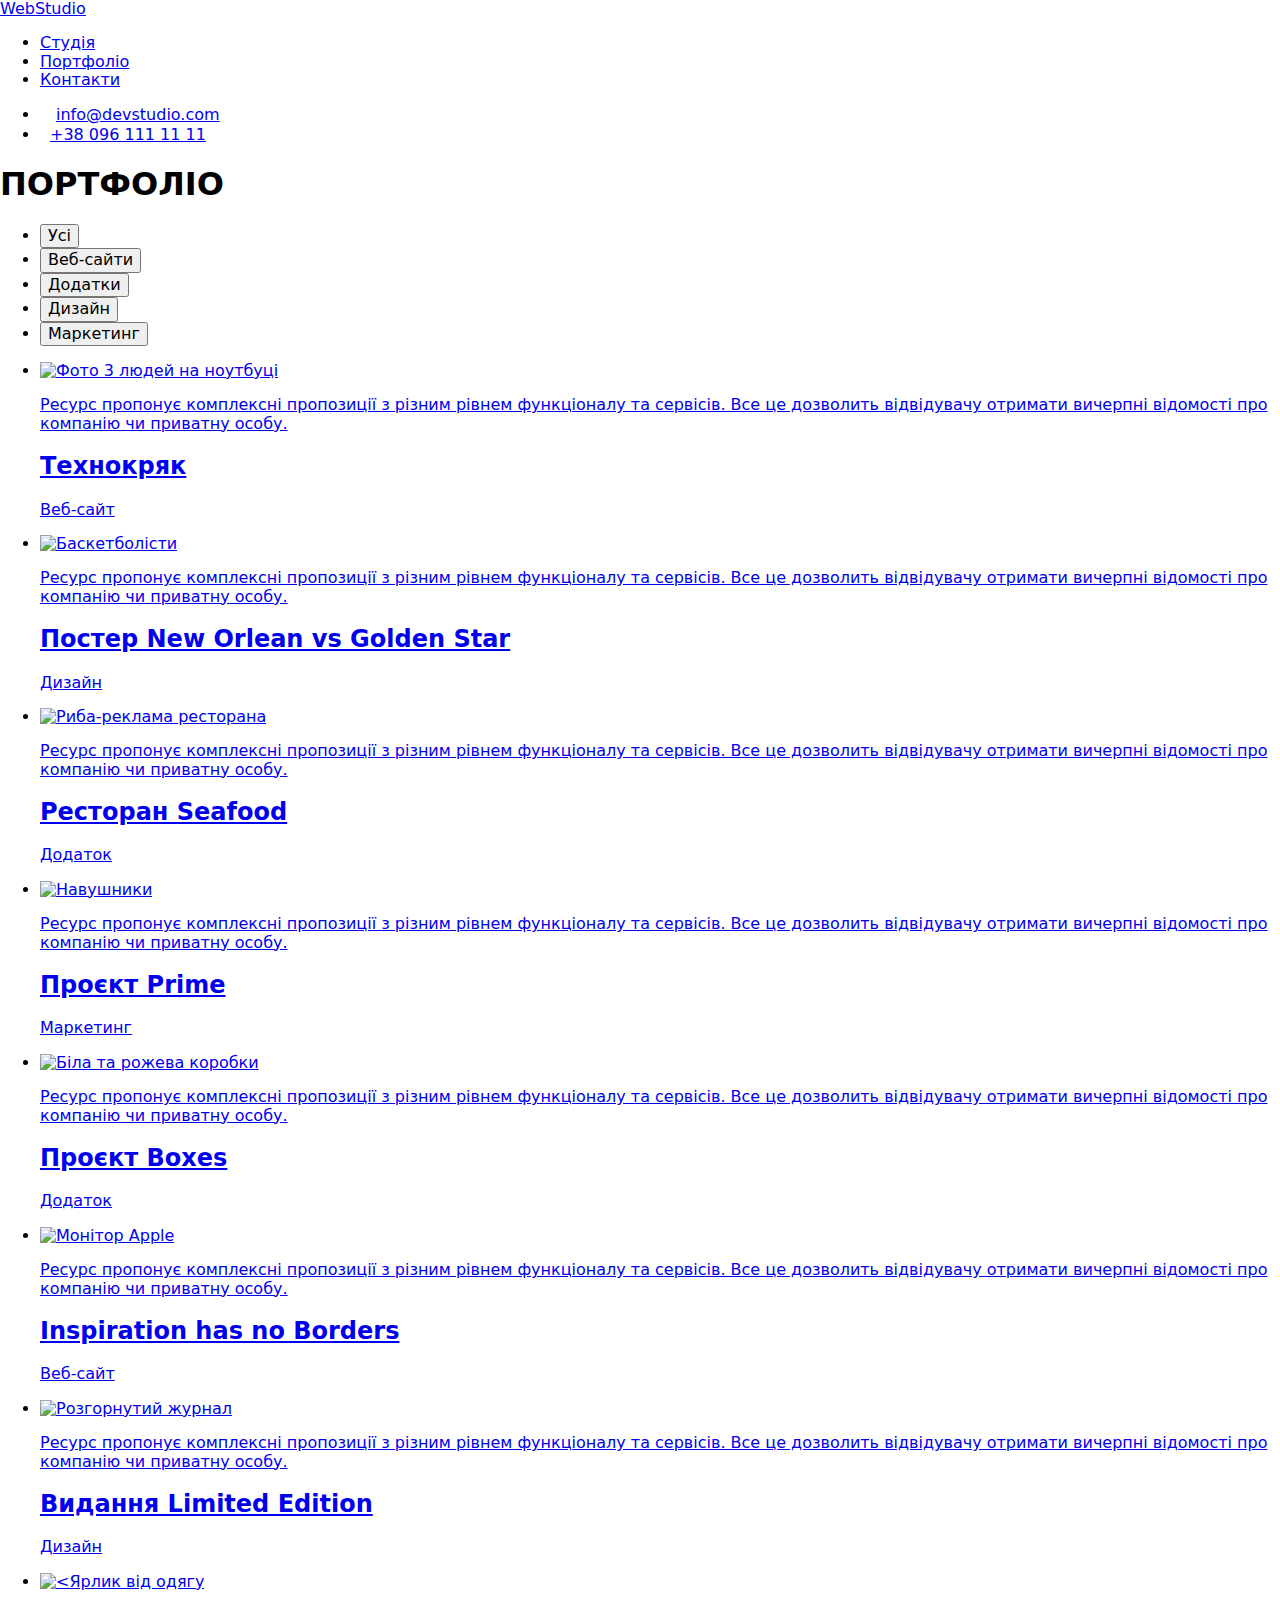
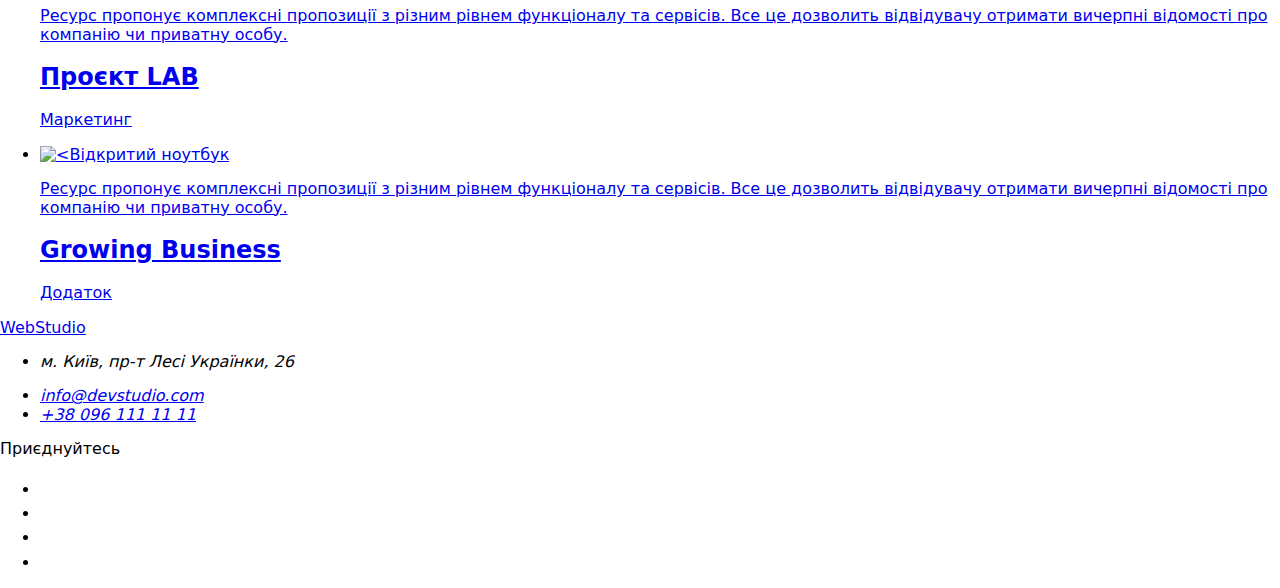
==== portfolio.html @ 6f4c81e9 "Create portfolio.html" ====
<!DOCTYPE html>
<html lang="uk">
<head>
    <meta charset="UTF-8">
    <meta http-equiv="X-UA-Compatible" content="IE=edge">
    <meta name="viewport" content="width=device-width, initial-scale=1.0">
    <title>Портфоліо</title>
    <link href="https://fonts.googleapis.com/css2?family=Raleway:wght@700&family=Roboto:wght@400;500;700;900&display=swap"
        rel="stylesheet">
    <link rel="stylesheet" href="https://cdnjs.cloudflare.com/ajax/libs/modern-normalize/1.1.0/modern-normalize.min.css">
    <link rel="stylesheet" href="./css/styles.css">
</head>

<body>
    <!--Верхня лінія-->
    <header>
        <div class="container ln">
            <nav class="ln">
                <a href="./index.html" class="logo">Web<span class="black">Studio</span></a>
                <ul class="site-nav list">
                    <li class="nav-item"> <a href="./index.html" class="link">Студія</a></li>
                    <li class="nav-item"> <a href="./portfolio.html" class="link current">Портфоліо</a></li>
                    <li class="nav-item"> <a href="#" class="link">Контакти</a></li>
                </ul>
            </nav>
            <ul class="contacts list">
                <li class="c-item pictures">
                    <a href="mailto:info@devstudio.com" class="link">
                        <svg class="pictures-icon" width="16" height="12">
                            <use href="./images/icons.svg#icon-envelope"></use>
                        </svg>info@devstudio.com
                    </a>
                </li>
                <li class="c-item pictures">
                    <a href="tel:+380961111111" class="link">
                        <svg class="pictures-icon" width="10" height="16">
                            <use href="./images/icons.svg#icon-smartphone"></use>
                        </svg>+38 096 111 11 11
                    </a>
                </li>
            </ul>
        </div>
    </header>

    <!--ПОРТФОЛІО-->
    <main>
        <section class="port">
            <div class="container">
                <h1 class="visually-hidden">ПОРТФОЛІО</h1>
                <ul class="filters list">
                    <li class="filter-item"><button class="btn all" type="button">Усі</button></li>
                    <li class="filter-item"><button class="btn web" type="button">Веб-сайти</button></li>
                    <li class="filter-item"><button class="btn app" type="button">Додатки</button></li>
                    <li class="filter-item"><button class="btn design" type="button">Дизайн</button></li>
                    <li class="filter-item"><button class="btn mark" type="button">Маркетинг</button></li>
                </ul>
                <ul class="project list">
                    <li class="pr-item">
                        <a href="#" class="project-link">
                            <div class="card-thumb">
                                <img src="images/pr1.jpg" alt="Фото 3 людей на ноутбуці" width="370">                          
                                <div>
                                   <p class="overlay-text">Ресурс пропонує комплексні пропозиції з різним рівнем функціоналу та сервісів.
                                      Все це дозволить відвідувачу отримати вичерпні відомості про компанію чи приватну особу.
                                    </p>
                                </div>
                            </div>
                            
                            <div class="card-conten">
                                <h2 class="project-title">Технокряк</h2>
                                <p class="project-text">Веб-сайт</p>
                            </div>                           
                        </a>
                    </li>
                    <li class="pr-item">
                        <a href="#" class="project-link">
                            <div  class="card-thumb">
                                <img src="images/pr2.jpg" alt="Баскетболісти" width="370">
                                <p class="overlay-text">Ресурс пропонує комплексні пропозиції з різним рівнем функціоналу та сервісів.
                                    Все це дозволить відвідувачу отримати вичерпні відомості про компанію чи приватну особу.
                                </p>
                            </div>                            
                            <div class="card-conten">
                                <h2 class="project-title">Постер New Orlean vs Golden Star</h2>
                                <p class="project-text">Дизайн</p>
                            </div>                          
                        </a>
                    </li>
                    <li class="pr-item">
                        <a href="#" class="project-link">
                            <div class="card-thumb">
                                <img src="images/pr3.jpg" alt="Риба-реклама ресторана" width="370">
                                <p class="overlay-text">Ресурс пропонує комплексні пропозиції з різним рівнем функціоналу та сервісів.
                                    Все це дозволить відвідувачу отримати вичерпні відомості про компанію чи приватну особу.
                                </p>                               
                            </div>                            
                            <div class="card-conten">
                                <h2 class="project-title">Ресторан Seafood</h2>
                                <p class="project-text">Додаток</p>
                            </div>                           
                        </a>
                    </li>
                    <li class="pr-item">
                        <a href="#" class="project-link">
                            <div class="card-thumb">
                                <img src="images/pr4.jpg" alt="Навушники" width="370">
                                <p class="overlay-text">Ресурс пропонує комплексні пропозиції з різним рівнем функціоналу та сервісів.
                                    Все це дозволить відвідувачу отримати вичерпні відомості про компанію чи приватну особу.
                                </p>                               
                            </div>                           
                            <div class="card-conten">
                                <h2 class="project-title">Проєкт Prime</h2>
                                <p class="project-text">Маркетинг</p>
                            </div>                           
                        </a>
                    </li>
                    <li class="pr-item">
                        <a href="#" class="project-link">
                            <div class="card-thumb">
                                <img src="images/pr5.jpg" alt="Біла та рожева коробки" width="370">
                                <p class="overlay-text">Ресурс пропонує комплексні пропозиції з різним рівнем функціоналу та сервісів.
                                    Все це дозволить відвідувачу отримати вичерпні відомості про компанію чи приватну особу.
                                </p>                               
                            </div>                           
                            <div class="card-conten">
                                <h2 class="project-title">Проєкт Boxes</h2>
                                <p class="project-text">Додаток</p>
                            </div>                          
                        </a>
                    </li>
                    <li class="pr-item">
                        <a href="#" class="project-link">
                            <div class="card-thumb">
                                <img src="images/pr6.jpg" alt="Монітор Apple" width="370">
                                <p class="overlay-text">Ресурс пропонує комплексні пропозиції з різним рівнем функціоналу та сервісів.
                                    Все це дозволить відвідувачу отримати вичерпні відомості про компанію чи приватну особу.
                                </p>                               
                            </div>                          
                            <div class="card-conten">
                                <h2 class="project-title">Inspiration has no Borders</h2>
                                <p class="project-text">Веб-сайт</p>
                            </div>                            
                        </a>
                    </li>
                    <li class="pr-item">
                        <a href="#" class="project-link">
                            <div class="card-thumb">
                                <img src="images/pr7.jpg" alt="Розгорнутий журнал" width="370">
                                <p class="overlay-text">Ресурс пропонує комплексні пропозиції з різним рівнем функціоналу та сервісів.
                                    Все це дозволить відвідувачу отримати вичерпні відомості про компанію чи приватну особу.
                                </p>                                
                            </div>                           
                            <div class="card-conten">
                                <h2 class="project-title">Видання Limited Edition</h2>
                                <p class="project-text">Дизайн</p>
                            </div>                           
                        </a>
                    </li>
                    <li class="pr-item">
                        <a href="#" class="project-link">
                            <div class="card-thumb">
                                <img src="images/pr8.jpg" alt="<Ярлик від одягу" width="370">                        
                                <p class="overlay-text">Ресурс пропонує комплексні пропозиції з різним рівнем функціоналу та сервісів.
                                    Все це дозволить відвідувачу отримати вичерпні відомості про компанію чи приватну особу.
                                </p>                           
                            </div>                            
                            <div class="card-conten">
                                <h2 class="project-title">Проєкт LAB</h2>
                                <p class="project-text">Маркетинг</p>
                            </div>                           
                        </a>
                    </li>
                    <li class="pr-item">
                        <a href="#" class="project-link">
                            <div class="card-thumb">
                                <img src="images/pr9.jpg" alt="<Відкритий ноутбук" width="370">
                                <p class="overlay-text">Ресурс пропонує комплексні пропозиції з різним рівнем функціоналу та сервісів.
                                    Все це дозволить відвідувачу отримати вичерпні відомості про компанію чи приватну особу.
                                </p>                               
                            </div>                                                                        
                            <div class="card-conten">
                                <h2 class="project-title">Growing Business</h2>
                                <p class="project-text">Додаток</p>
                            </div>
                        </a>
                    </li>
                </ul>
            </div>                     
        </section>                    
    </main> 

    <!--Підвал-->
    <footer class="bg">
        <div class="container">
            <div class="address-box">
                <div class="address-item">
                    <a href="./index.html" class="bg-logo">Web<span class="white">Studio</span></a>
                    <address class="bg-address">
                        <ul class="con list">
                            <li class="con-item">
                                <p class="bg-title">м. Київ, пр-т Лесі Українки, 26</p>
                            </li>
                            <li class="con-item"> <a href="mailto:info@devstudio.com"
                                    class="bg-link">info@devstudio.com</a>
                            </li>
                            <li class="con-item"> <a href="tel:+380961111111" class="bg-link">+38 096 111 11 11</a>
                            </li>
                        </ul>
                    </address>
                </div>
                <div class="social">
                    <p class="social-text">Приєднуйтесь</p>
                    <ul class=" join list">
                        <li class="join-item">
                            <a href="#" class="join-link">
                                <svg class="join-icon" width="20" height="20">
                                    <use href="./images/icons.svg#icon-instagram2"></use>
                                </svg>
                            </a>
                        </li>
                        <li class="join-item">
                            <a href="#" class="join-link">
                                <svg class="join-icon" width="20" height="20">
                                    <use href="./images/icons.svg#icon-twitter2"></use>
                                </svg>
                            </a>
                        </li>
                        <li class="join-item">
                            <a href="#" class="join-link">
                                <svg class="join-icon" width="20" height="20">
                                    <use href="./images/icons.svg#icon-facebook2"></use>
                                </svg>
                            </a>
                        </li>
                        <li class="join-item">
                            <a href="#" class="join-link">
                                <svg class="join-icon" width="20" height="20">
                                    <use href="./images/icons.svg#icon-linkedin2"></use>
                                </svg>
                            </a>
                        </li>
                    </ul>
                </div>
            </div>
        </div>
    </footer>
</body>
</html>
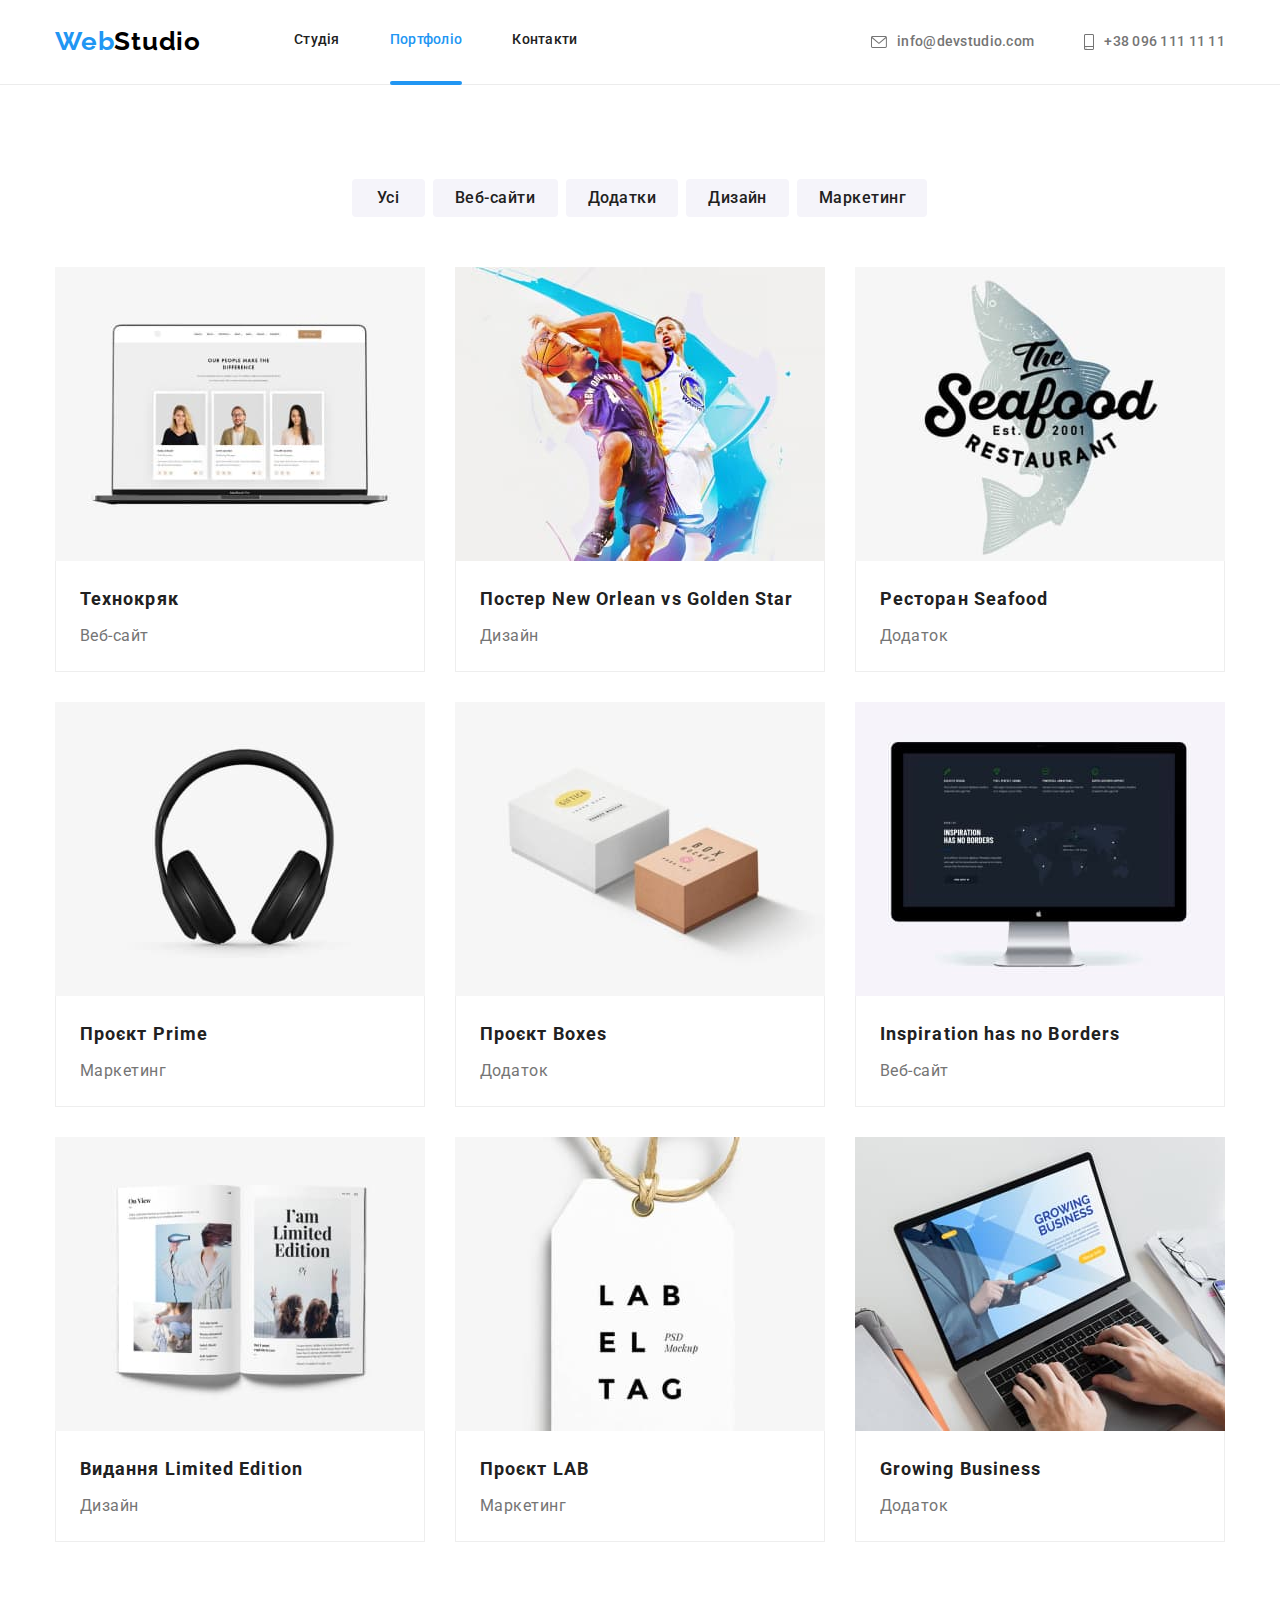
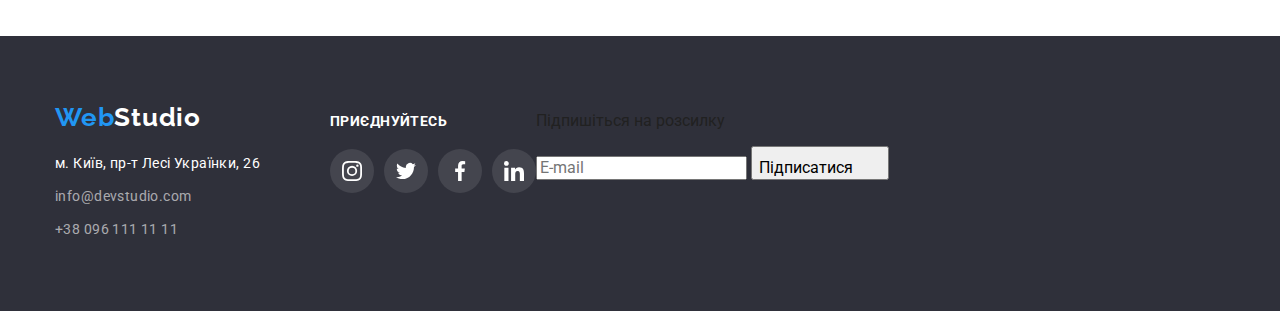
==== commit c5fa92a2: "Update portfolio.html" ====
--- a/portfolio.html
+++ b/portfolio.html
@@ -241,6 +241,18 @@
                         </li>
                     </ul>
                 </div>
+                <div class="form-mail">
+                    <p class="mail-text">Підпишіться на розсилку</p>
+                    <form class="sign-up">
+                        <label for="mail"></label>
+                        <input type="email" name="mail" id="mail" placeholder="E-mail" />
+                        <button class="sign" type="submit">Підписатися
+                            <svg class="mail-icon" width="24" height="24">
+                                <use href="./images/icons.svg#icon-send"></use>
+                            </svg>
+                        </button>
+                    </form>
+                </div>
             </div>
         </div>
     </footer>
--- a/css/styles.css
+++ b/css/styles.css
@@ -0,0 +1,894 @@
+body {
+    background-color: #fff;
+    color: var(--primary-text-color);
+    font-family: Roboto, sans-serif;  
+}
+
+.list {
+    padding: 0;
+    margin: 0;
+    list-style: none;
+}
+
+header {
+    border-bottom: 1px solid var(--border-header-color);
+}
+
+/*  */
+/* Колір основного тексту #212121*/
+/* Другорядний колір тексту #757575*/
+/* Основний колір фону #FFFFFF*/
+/* Другорядний колір фону #2F303A*/
+/* Акцент #2196F3* / 
+/*  */
+
+:root {
+    --primary-text-color: #212121;
+    --text-color: #757575;
+    --accent-color: #2196F3;
+    --logo-color: #000;
+    --secondary-logo-color: #fff;
+    --secondary-background-color:#2F303A;
+    --team-background-color: #F5F4FA;
+    --address-color: #FFFFFF;
+    --contacts-color: rgba(255, 255, 255, 0.6);
+    --hat-text-color: #FFFFFF;
+    --accent-background-color:#188CE8;
+    --border-color: #EEEEEE;
+    --border-header-color: #ECECEC;
+    --card-set-gap: 30px;
+    --hat-background-color: #C4C4C4;
+    --cust-border-color: #AFB1B8;
+    --social-background-color: rgba(255, 255, 255, 0.1);
+}
+
+img {
+    display: block;
+    max-width: 100%;
+    height: auto;
+}
+
+.container {
+    margin-left: auto;
+    margin-right: auto;
+    padding-left: 15px;
+    padding-right: 15px;
+    width: 1200px;
+    /* outline: 2px solid tomato; */
+}
+
+/* HEADER-ЗАГОЛОВОК */
+/* Флекс для всього футера */
+.ln {
+    display: flex;
+    align-items: center;
+}
+
+/* ЛОГОТИП */
+
+.logo{
+    display: block;
+    padding-top: 24px;
+    padding-bottom: 25px;
+
+    color: var(--accent-color);
+
+    font-family: Raleway, sans-serif;
+    font-weight: 700;
+    font-size: 26px;
+    line-height: 1.19;
+    letter-spacing: 0.03em;
+    text-decoration: none
+}
+.black {
+    color: var(--logo-color);
+}
+
+/* НАВІГАЦІЯ */
+/* Флекс для навігації */
+.site-nav {
+    display: flex;
+    margin-left: 93px;
+}
+
+.site-nav .nav-item:not(:last-child) {
+    margin-right: 50px;
+}
+
+.site-nav .link {
+    
+    display: block;
+    padding-top: 32px;
+    padding-bottom: 32px;
+
+    color: var(--primary-text-color);
+
+    font-weight: 500;
+    font-size: 14px;
+    line-height: 1.14;
+    letter-spacing: 0.02em;
+    text-decoration: none;
+
+    transition: color 250ms cubic-bezier(0.4, 0, 0.2, 1);   
+}
+
+.site-nav .link:hover,
+.site-nav .link:focus {
+    color: var(--accent-color);
+    
+}
+.site-nav .link.current,
+.contacts .link.current,
+.contacts .link:hover,
+.contacts .link:focus {
+    color: var(--accent-color);
+}
+
+.current::after {
+    content: '';
+    position: relative;
+    bottom: -33px;
+    display: block;
+    height: 4px;
+    border-radius: 2px;
+    
+    background-color: var(--accent-color);   
+}
+
+
+/* КОНТАКТИ */
+/* Флекс на контакти */
+.contacts {
+    display: flex;
+    margin-left: auto;
+    /* align-items: center; */
+}
+.contacts .c-item + .c-item {
+    margin-left: 50px;
+}
+
+.contacts .link {
+    display: flex;
+    align-items: center;
+    padding-top: 32px;
+    padding-bottom: 32px;
+
+    color: var(--text-color);
+
+    font-weight: 500;
+    font-size: 14px;
+    line-height: 1.14;
+    letter-spacing: 0.02em;
+    text-decoration: none;
+
+    transition: color 250ms cubic-bezier(0.4, 0, 0.2, 1);
+}
+
+.pictures {
+    display: flex;
+    align-items: center;
+}
+
+.pictures-icon {
+    margin-right: 10px;
+
+    fill: currentColor;
+}
+
+
+/* MAIN */
+/* ШАПКА */
+
+.hat {
+    
+    max-width: 1600px;
+        margin-left: auto;
+        margin-right: auto;
+        background-image: linear-gradient(to right,
+                rgba(47, 48, 58, 0.4),
+                rgba(47, 48, 58, 0.4)),
+            url(../images/team.jpg);
+        background-repeat: no-repeat;
+        background-position: center;
+        background-size: cover;
+    padding-top: 200px;
+    padding-bottom: 200px;
+    
+    text-align: center; 
+
+    background-color: var(--hat-background-color);
+}
+.hat-title {
+    
+    width: 696px;
+    margin-left: auto;
+    margin-right: auto;
+    margin-top: 0;
+    
+
+    color: var(--hat-text-color);
+
+    font-weight: 900;
+    font-size: 44px;
+    line-height: 1.36;
+    letter-spacing: 0.06em;
+    text-transform: uppercase;
+    
+}
+
+.hat-text {
+    
+    padding: 10px 32px;
+    min-width: 216px;
+    border: none;
+    border-radius: 4px;
+
+    color: var(--hat-text-color);
+    background-color: var(--accent-color);
+      
+    font-family: Roboto, sans-serif;
+    font-weight: 700;
+    font-size: 16px;
+    line-height: 1.87;
+    letter-spacing: 0.06em;
+    cursor: pointer;
+
+    box-shadow: 0px 4px 4px rgba(0, 0, 0, 0.15);
+
+    transition: background-color 250ms cubic-bezier(0.4, 0, 0.2, 1);
+}
+
+.hat-text:hover,
+.hat-text:focus {
+    background-color: var(--accent-background-color);
+} 
+/* Особливості */
+.visually-hidden {
+    position: absolute;
+        white-space: nowrap;
+        width: 1px;
+        height: 1px;
+        overflow: hidden;
+        border: 0;
+        padding: 0;
+        clip: rect(0 0 0 0);
+        clip-path: inset(50%);
+        margin: -1px;
+}
+.trait {
+    padding-top: 94px;
+    padding-bottom: 94px;
+}
+/* Флекс Особливості */
+.features {
+    display: flex;
+}
+
+.item {
+    width: calc((100% - 3 * 30px) / 4);
+}
+
+.features .item+.item {
+    margin-left: 30px;
+}
+.pic {
+    display: flex;
+    align-items: center;
+    justify-content: center;
+    margin-bottom: 30px;
+    height: 120px;
+
+    background-color: var(--team-background-color);     
+}
+
+.i-item+.i-item {
+    margin-left: 30px;
+}
+
+.i-item {
+    width: calc((100% - 3 * 30px) / 4);
+}
+.features-title {
+    margin-top: 0;
+    margin-bottom: 10px;
+
+    font-weight: 700;
+    font-size: 14px;
+    line-height: 1.14;
+    letter-spacing: 0.03em;
+    text-transform: uppercase;
+}
+
+.features-text {
+    margin-top: 0;
+    margin-bottom: 0;
+
+    color: var(--text-color);
+
+    font-size: 14px;
+    line-height: 1.71;
+    letter-spacing: 0.03em; 
+}
+
+/* Чим ми займаємось */
+/* Флекс */
+.we-do {
+    padding-bottom: 94px;
+}
+.work {
+    display: flex;
+}
+
+.work>.item {
+    width: calc((100% - 2 * 30px) / 3);
+}
+
+.work .item+.item {
+    margin-left: 30px;
+}
+
+.work-text {
+    display: flex;
+    align-items: center;
+    justify-content: center;
+    font-weight: 700;
+    font-size: 14px;
+    line-height: 1.14;
+    letter-spacing: 0.03em;
+    text-transform: uppercase;
+   
+    width: 370px;
+    height: 70px;  
+
+    color: var(--hat-text-color);
+    background-color: rgba(47, 48, 58, 0.8);
+
+    position: absolute;
+    bottom: 0;
+}
+.work-thumb {
+    position: relative;
+}
+
+.paragraf {
+    margin: 0;
+}
+
+.title, .title-do {
+    margin-top: 0;
+    margin-bottom: 50px;
+
+    font-weight: 700;
+    font-size: 36px;
+    line-height: 1.16;
+    letter-spacing: 0.03em;
+    text-align: center;
+}
+
+/* Команда */
+/* Флекс */
+.team {
+    display: flex;
+   
+}
+
+.team .team-item+.team-item {
+    margin-left: 30px;  
+}
+.team-item {
+    box-shadow: 0px 1px 3px rgba(0, 0, 0, 0.12), 0px 1px 1px rgba(0, 0, 0, 0.14), 0px 2px 1px rgba(0, 0, 0, 0.2);
+}
+
+.team-section {
+    padding-top: 94px;
+    padding-bottom: 94px;
+
+    background-color: var(--team-background-color);
+}
+
+.team-title {
+    margin-top: 0;
+    margin-bottom: 10px;
+    
+
+    background-color: var(--hat-text-color);
+
+    font-weight: 500;
+    font-size: 16px;
+    line-height: 1.18;
+    letter-spacing: 0.03em;
+    
+}
+.team-text {
+    margin-top: 0;
+    margin-bottom: 16px;
+
+    color: var(--text-color);
+    background-color: var(--hat-text-color);
+
+    font-size: 16px;
+    line-height: 1.18;
+    letter-spacing: 0.03em;  
+}
+
+.bottom-line {
+    padding-top: 30px;
+    padding-bottom: 30px;
+    text-align: center;
+
+    background-color: var(--hat-text-color);
+
+    
+    border-radius: 0px 0px 4px 4px;   
+}
+/* Соціальні мережі */
+
+.s-box {
+    display: flex;
+    align-items: center;
+    justify-content: center;;
+    width: 44px;
+    height: 44px;
+    text-decoration: none;
+    border: none;
+    border-radius: 50%;
+    fill: var(--cust-border-color);
+
+    transition: background-color 250ms cubic-bezier(0.4, 0, 0.2, 1);
+}
+
+.s-icon {
+    transition: fill 250ms cubic-bezier(0.4, 0, 0.2, 1);
+}
+
+.s-box:hover,
+.s-box:focus {
+    background-color:  var(--accent-color);
+    fill: var(--hat-text-color);
+}
+.s-icon:hover {
+    fill: var(--hat-text-color);
+}
+
+.t-link {
+    display: flex;
+    align-items: center;
+    justify-content: center;
+    gap: 10px;
+}
+.t-link .s-box+.s-box {
+    margin-left: 10px;
+}
+
+/* Постійні клієнти */
+.customers {
+    padding-top: 94px;
+    padding-bottom: 94px;
+}
+
+.client {
+    display: flex;
+    align-items: center;
+}
+
+.client .cust-item+.cust-item {
+    margin-left: 30px;    
+}
+
+.cust-item {
+    width: calc((100% - 5 * 30px) / 6);
+    
+}
+
+
+.cust {
+    display: flex;
+    align-items: center;
+    justify-content: center;
+    border-radius: 4px;           
+    height: 92px;
+
+    border: 1px solid var(--cust-border-color);
+    fill: var(--cust-border-color);
+
+    transition: 250ms cubic-bezier(0.4, 0, 0.2, 1);
+}
+
+.cust:hover,
+.cust:focus {
+    border: 1px solid var(--accent-color);
+    fill: var(--accent-color);
+    
+}
+
+.cust-title {
+    margin-top: 0;
+    margin-bottom: 50px;
+
+
+    font-weight: 700;
+    font-size: 36px;
+    line-height: 1.16;
+    text-align: center;
+    letter-spacing: 0.03em;
+}
+
+/* ПОРТФОЛІО */
+/* Кнопки */
+/* Флекс */
+
+.filters {
+    display: flex;
+    justify-content: center;
+    align-items: baseline;
+    margin-bottom: 50px;
+}
+
+.btn {
+    width: calc((100% - 4 * 8px) / 5);
+
+    color: var(--primary-text-color);
+    background: var(--team-background-color);
+    
+    font-family: Roboto, sans-serif;
+    font-weight: 500;
+    font-size: 16px;
+    line-height: 1.62;
+    letter-spacing: 0.03em;
+    cursor: pointer;
+
+    transition: 250ms cubic-bezier(0.4, 0, 0.2, 1);
+}
+
+.filters .filter-item+.filter-item {
+    margin-left: 8px;
+}
+
+.all {
+    display: inline-block;
+    border-radius: 4px;
+    padding: 6px 25px;
+    min-width: 73px;
+    border: none;
+}
+
+.web {
+    display: inline-block;
+    border-radius: 4px;
+    padding: 6px 22px;
+    min-width: 125px;
+    border: none;
+}
+
+.app {
+    display: inline-block;
+    border-radius: 4px;
+    padding: 6px 22px;
+    min-width: 112px;
+    border: none;
+}
+
+.design {
+    display: inline-block;
+    border-radius: 4px;
+    padding: 6px 22px;
+    min-width: 103px;
+    border: none;
+}
+
+.mark {
+    display: inline-block;
+    border-radius: 4px;
+    padding: 6px 22px;
+    min-width: 130px;
+    border: none;
+}
+
+.btn:hover,
+.btn:focus {
+    color: var(--hat-text-color);
+    background-color: var(--accent-color);
+    box-shadow: 0px 3px 1px rgba(0, 0, 0, 0.1), 0px 1px 2px rgba(0, 0, 0, 0.08), 0px 2px 2px rgba(0, 0, 0, 0.12);
+}
+
+/* Розділи */
+/* Флекс-сітка */
+.port {
+    padding-top: 94px;
+    padding-bottom: 94px;
+}
+.project {
+    gap: var(--card-set-gap);
+    display: flex;
+    flex-wrap: wrap;
+      
+}
+
+.pr-item {
+    flex-basis: calc((100% - 2 * var(--card-set-gap)) / 3);       
+}
+
+.card-conten {
+    padding: 20px 24px;
+    background: var(--hat-text-color);
+    border-right: 1px solid var(--border-color);
+    border-bottom: 1px solid var(--border-color);
+    border-left: 1px solid var(--border-color);
+}
+
+.project-link {
+    display: block;
+    color: var(--primary-text-color);
+
+    text-decoration: none;
+
+    transition: box-shadow 250ms cubic-bezier(0.4, 0, 0.2, 1);
+}
+.project-link:hover,
+.project-link:focus {
+    box-shadow: 0px 1px 1px rgba(0, 0, 0, 0.12), 0px 4px 4px rgba(0, 0, 0, 0.06), 1px 4px 6px rgba(0, 0, 0, 0.16);
+}
+
+.project-title {
+    margin-top: 0;
+    margin-bottom: 4px;
+
+    font-weight: 700;
+    font-size: 18px;
+    line-height: 2.0;
+    letter-spacing: 0.06em;
+}
+
+.project-text {
+    margin-top: 0;
+    margin-bottom: 0;
+
+    color: var(--text-color);
+
+    font-size: 16px;
+    line-height: 1.87;
+    letter-spacing: 0.03em;   
+}
+/* Оверлей */
+.card-thumb {
+    position: relative;
+    overflow: hidden;
+}
+
+.card-thumb::before {
+    display: inline-block;
+    position: absolute;
+    content: '';
+    width: 100%;
+    height: 100%;
+
+    background-color: rgba(33, 150, 243, 0.9);
+
+    opacity: 0;
+    transform: translateY(100%);
+    transition: transform 250ms cubic-bezier(0.4, 0, 0.2, 1);
+}
+
+.card-thumb:hover::before {
+    transform: translateY(0);
+    opacity: 1;
+}
+
+.card-thumb:hover .overlay-text {
+    display: block;
+}
+
+.overlay-text {
+
+    position: absolute;
+    display: none;
+    top: 50%;
+    left: 50%;
+    transform: translate(-50%, -50%);
+    opacity: 0;
+
+    width: 100%;
+    height: 100%;
+    padding: 63px 24px;
+    margin: 0;
+    
+    font-size: 18px;
+    line-height: 1.55;
+    letter-spacing: 0.03em;      
+           
+    color: var(--hat-text-color);
+
+    transition: opacity 250ms cubic-bezier(0.4, 0, 0.2, 1);   
+}
+
+.overlay-text:hover {
+    opacity: 1;
+}
+    
+
+/* ПІДВАЛ */
+
+.bg {
+    padding-top: 60px;
+    padding-bottom: 60px;
+    background-color: var(--secondary-background-color);
+}
+
+.bg-logo {
+    display: block;
+    margin-bottom: 20px;
+    padding: 0;
+
+    color: var(--accent-color);
+
+    font-family: Raleway, sans-serif;
+    font-weight: 700;
+    font-size: 26px;
+    line-height: 1.19;
+    letter-spacing: 0.03em;
+    text-decoration: none
+}
+
+.white {
+    color: var(--secondary-logo-color);
+}
+
+.bg-title {
+    margin: 0;
+    padding: 0;
+
+    color: var(--address-color);
+
+    font-size: 14px;
+    line-height: 1.71;
+    letter-spacing: 0.03em;
+    font-style: normal;
+}
+
+.bg-link {
+
+    color: var(--contacts-color);
+
+    font-style: normal;
+    font-size: 14px;
+    line-height: 1.71;
+    letter-spacing: 0.03em;
+    text-decoration: none;
+
+    transition: color 250ms cubic-bezier(0.4, 0, 0.2, 1);
+}
+
+.bg-link:hover,
+.bg-link:focus {
+    color: var(--accent-color);
+}
+
+
+.social-text {
+    margin-top: 0;
+    margin-right: 0;
+    margin-left: 0;
+    margin-bottom: 20px;
+
+    font-weight: 700;
+    font-size: 14px;
+    line-height: 1.14;
+    letter-spacing: 0.03em;
+    text-transform: uppercase;
+
+    color: var(--hat-text-color);
+}
+
+.join {
+    display: flex;
+    align-items: center;
+}
+
+.join>.join-item+.join-item {
+    margin-left: 10px;
+}
+
+.join-link {
+    display: flex;
+    justify-content: center;
+    align-items: center;
+
+    background-color: var(--social-background-color);
+
+    width: 44px;
+    height: 44px;
+    border-radius: 50%;  
+
+    transition: background-color 250ms cubic-bezier(0.4, 0, 0.2, 1);
+}
+
+.join-link:hover,
+.join-link:focus {
+    background-color: var(--accent-color);
+}
+
+.con {
+    display: flex;
+    flex-direction: column;
+}
+
+.con-item {
+    padding: 0;
+    margin-bottom: 9px;
+    margin-left: 0;
+    margin-right: 0;
+}
+
+.address-box {
+    display: flex;
+    align-items: baseline;
+}
+
+.address-item {
+    margin-right: 70px;
+
+}
+
+/* Модальне вікно */
+.backdrop {
+    position: fixed;
+    top: 0;
+    left: 0;
+    width: 100%;
+    height: 100%;
+   
+
+    background-color: rgba(0, 0, 0, 0.2);
+
+    opacity: 1;
+    transition: opacity 250ms cubic-bezier(0.4, 0, 0.2, 1);
+}
+
+.backdrop.is-hidden {
+    opacity: 0;
+    pointer-events: none;
+}
+
+.backdrop.is-hidden .modal {
+    transform: translate(-50%, -50%) scale(1.1);
+}
+
+.modal {
+    position: absolute;
+    top: 50%;
+    left: 50%;
+    
+
+    width: 528px;
+    height: 581px;
+
+    background-color: var(--hat-text-color);
+    box-shadow: 0px 1px 3px rgba(0, 0, 0, 0.12), 0px 1px 1px rgba(0, 0, 0, 0.14), 0px 2px 1px rgba(0, 0, 0, 0.2);
+    border-radius: 4px;
+
+    transform: translate(-50%, -50%) scale(1);
+    transition: transform 250ms cubic-bezier(0.4, 0, 0.2, 1);
+  
+}
+
+.close {
+    display: flex;
+    cursor: pointer;
+  
+    margin-left: 490px;
+    margin-top: 8px;
+    padding: 6px;
+
+    border-radius: 50%;
+    
+    background-color: var(--hat-text-color);
+    border: 1px solid rgba(0, 0, 0, 0.1);
+
+}
+
+
+/* section, */
+/* header, */
+/* footer { */
+    /* outline: 2px solid blue; */
+/* } */
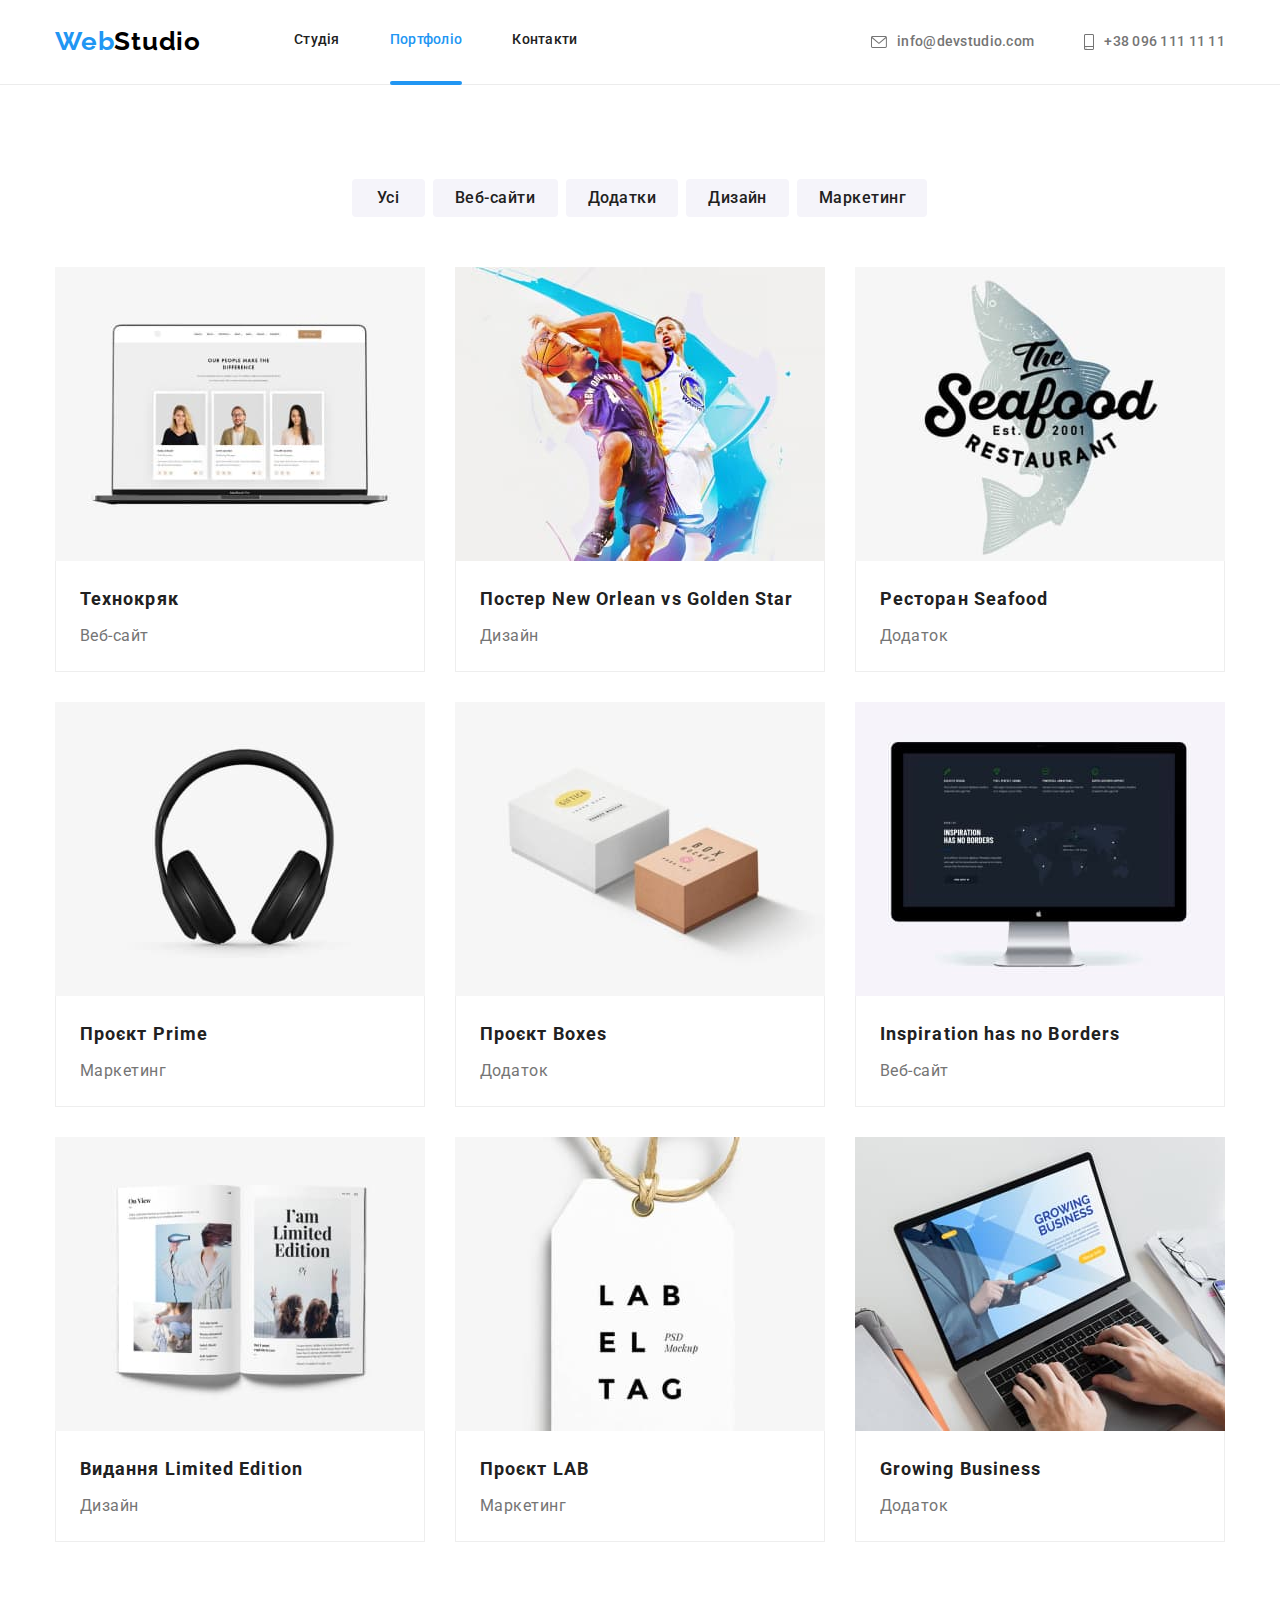
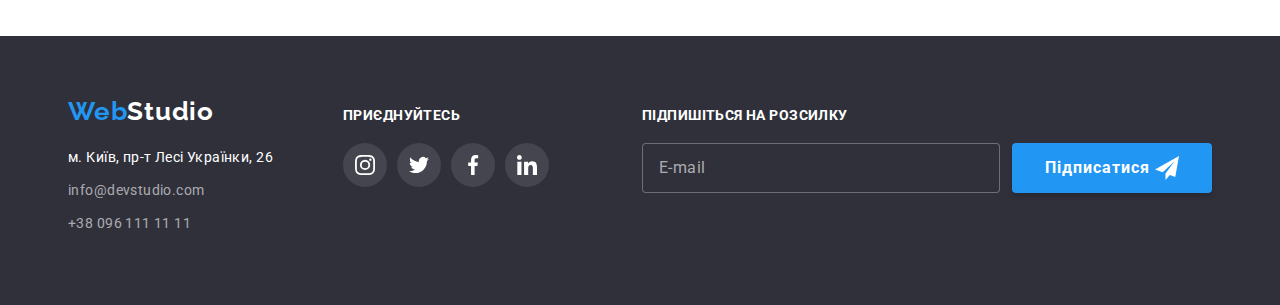
==== commit e568b3f5: "Update portfolio.html" ====
--- a/portfolio.html
+++ b/portfolio.html
@@ -245,7 +245,7 @@
                     <p class="mail-text">Підпишіться на розсилку</p>
                     <form class="sign-up">
                         <label for="mail"></label>
-                        <input type="email" name="mail" id="mail" placeholder="E-mail" />
+                        <input type="email" name="mail" id="mail" placeholder="E-mail">
                         <button class="sign" type="submit">Підписатися
                             <svg class="mail-icon" width="24" height="24">
                                 <use href="./images/icons.svg#icon-send"></use>
--- a/css/styles.css
+++ b/css/styles.css
@@ -822,11 +822,77 @@
 .address-box {
     display: flex;
     align-items: baseline;
+    justify-content: center;
 }
 
 .address-item {
     margin-right: 70px;
 
+}
+
+.social {
+    margin-right: 93px;
+}
+
+/* Підписатися */
+.mail-text {
+    font-weight: 700;
+    font-size: 14px;
+    line-height: 16px;
+    letter-spacing: 0.03em;
+    text-transform: uppercase;
+    margin: 0;
+    margin-bottom: 20px;
+
+    color: var(--hat-text-color);
+}
+
+.form-mail input {
+
+    padding-top: 15px;
+    padding-left: 16px;
+    padding-bottom: 15px;
+
+    min-width: 358px;
+
+    margin-right: 12px;
+    border: 1px solid rgba(255, 255, 255, 0.3);
+    border-radius: 4px;
+    background-color: var(--secondary-background-color);
+}
+
+.form-mail input::placeholder {
+    font-size: 16px;
+    line-height: 1.25;
+    letter-spacing: 0.03em;
+    margin: 0;
+
+    color: var(--contacts-color);
+}
+
+.sign {
+    display: flex;
+    justify-content: space-evenly;
+    align-items: center;
+    font-weight: 700;
+    font-size: 16px;
+    line-height: 1.87;
+    letter-spacing: 0.06em;
+    padding: 10px 28px;
+    min-width: 200px;
+
+
+    border-radius: 4px;
+    border: none;
+    cursor: pointer;
+
+    color: var(--hat-text-color);
+    background-color: var(--accent-color);
+    box-shadow: 0px 4px 4px rgba(0, 0, 0, 0.15);
+}
+
+.sign-up {
+    display: flex;
 }
 
 /* Модальне вікно */
@@ -867,8 +933,7 @@
     border-radius: 4px;
 
     transform: translate(-50%, -50%) scale(1);
-    transition: transform 250ms cubic-bezier(0.4, 0, 0.2, 1);
-  
+    transition: transform 250ms cubic-bezier(0.4, 0, 0.2, 1); 
 }
 
 .close {
@@ -883,7 +948,6 @@
     
     background-color: var(--hat-text-color);
     border: 1px solid rgba(0, 0, 0, 0.1);
-
 }
 
 
